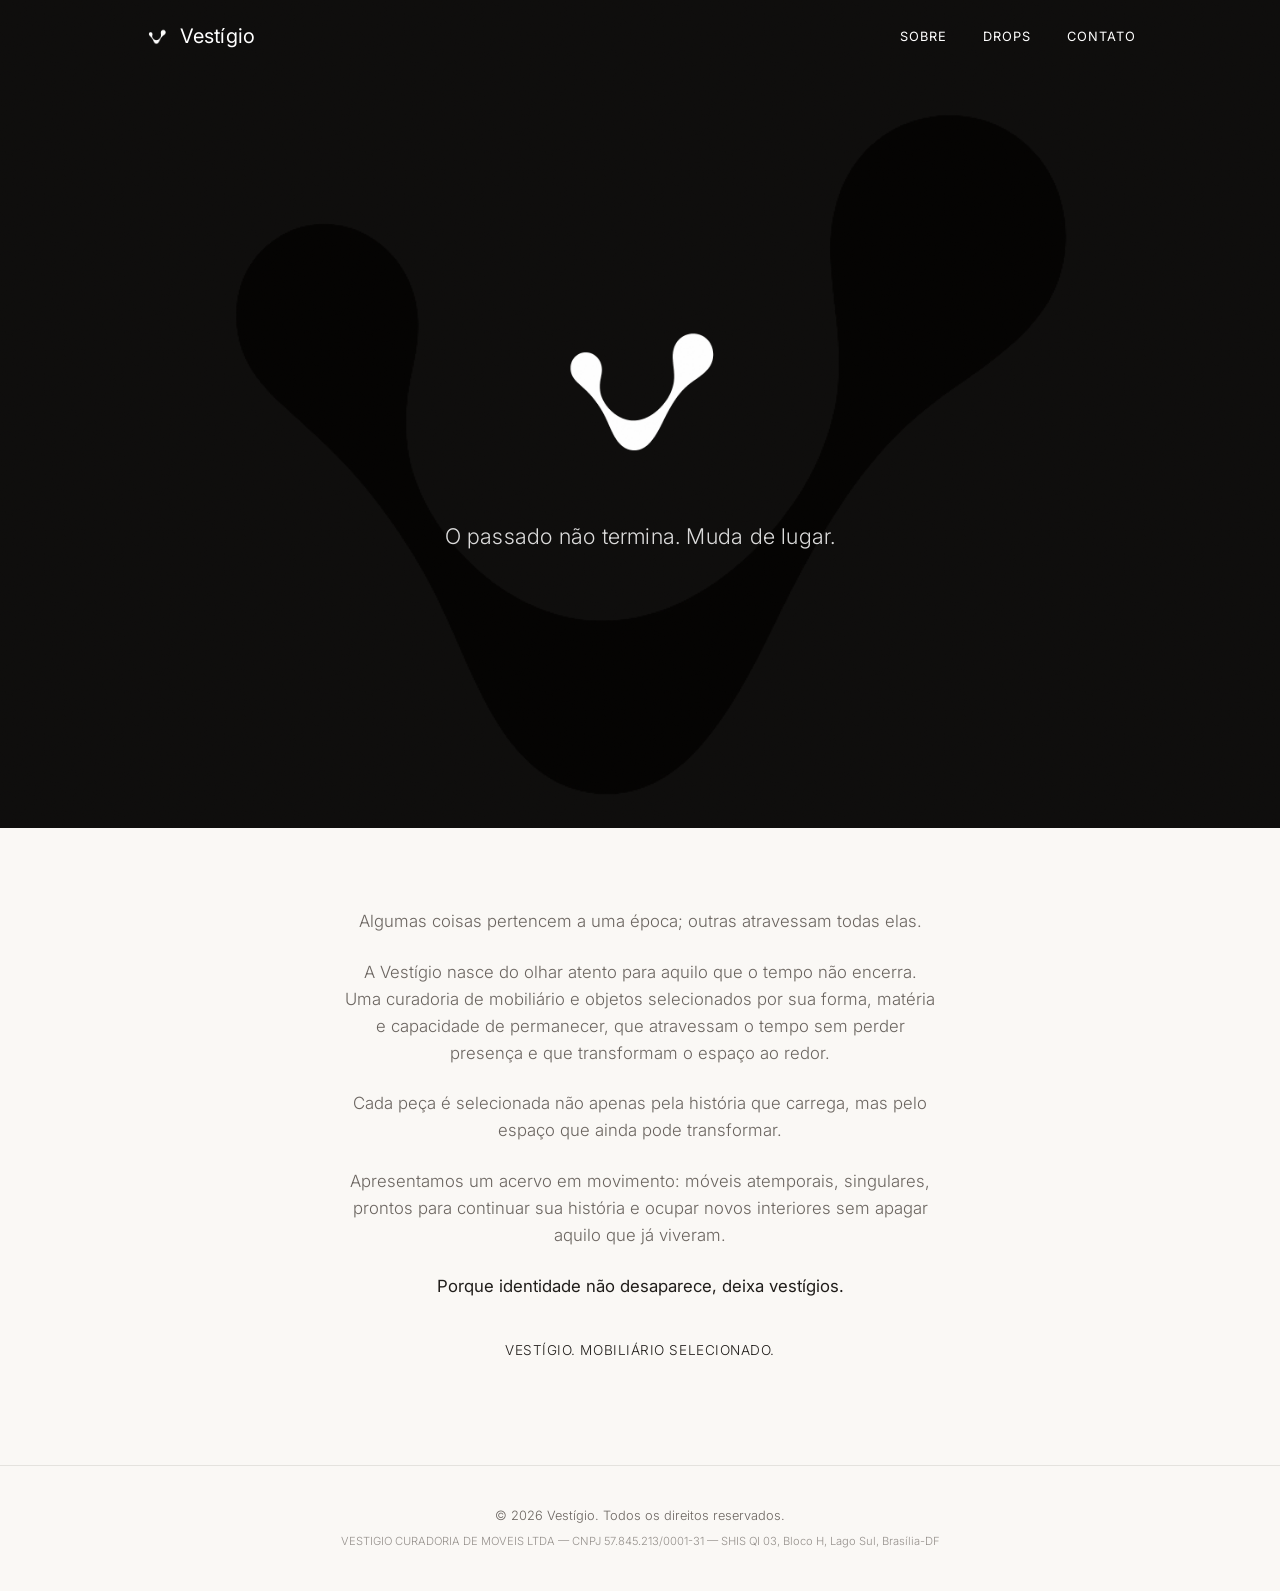
==== index.html @ a1ca28d4 "Usa a logo no lugar do nome em texto no hero" ====
<!DOCTYPE html>
<html lang="pt-BR">
<head>
  <meta charset="UTF-8">
  <meta name="viewport" content="width=device-width, initial-scale=1.0">
  <title>Vestígio</title>
  <meta name="description" content="Vestígio — curadoria de mobiliário e objetos selecionados que atravessam o tempo. Porque identidade não desaparece, deixa vestígios.">
  <link rel="icon" href="logo.png" type="image/png">
  <link rel="preconnect" href="https://fonts.googleapis.com">
  <link rel="preconnect" href="https://fonts.gstatic.com" crossorigin>
  <link href="https://fonts.googleapis.com/css2?family=Inter:wght@300;400;500&display=swap" rel="stylesheet">
  <link rel="stylesheet" href="style.css">
</head>
<body>
  <header class="site-header site-header--overlay">
    <div class="container header-inner">
      <a href="index.html" class="logo">
        <img src="logo.png" alt="" class="logo-mark">
        Vestígio
      </a>
      <nav>
        <a href="index.html#sobre">Sobre</a>
        <a href="drops.html">Drops</a>
        <a href="contato.html">Contato</a>
      </nav>
    </div>
  </header>

  <main>
    <section class="hero">
      <video class="hero-video" autoplay muted loop playsinline poster="logo.png">
        <source src="video/hero.mp4" type="video/mp4">
      </video>
      <div class="hero-overlay"></div>
      <div class="container hero-content">
        <img src="logo.png" alt="Vestígio" class="hero-logo">
        <p class="tagline">O passado não termina. Muda de lugar.</p>
      </div>
    </section>

    <section id="sobre" class="section manifesto">
      <div class="container reveal">
        <p>Algumas coisas pertencem a uma época; outras atravessam todas elas.</p>

        <p>
          A Vestígio nasce do olhar atento para aquilo que o tempo não encerra.
          Uma curadoria de mobiliário e objetos selecionados por sua forma,
          matéria e capacidade de permanecer, que atravessam o tempo sem
          perder presença e que transformam o espaço ao redor.
        </p>

        <p>
          Cada peça é selecionada não apenas pela história que carrega, mas
          pelo espaço que ainda pode transformar.
        </p>

        <p>
          Apresentamos um acervo em movimento: móveis atemporais, singulares,
          prontos para continuar sua história e ocupar novos interiores sem
          apagar aquilo que já viveram.
        </p>

        <p class="manifesto-highlight">
          Porque identidade não desaparece, deixa vestígios.
        </p>

        <p class="manifesto-signature">Vestígio. Mobiliário selecionado.</p>
      </div>
    </section>
  </main>

  <footer class="site-footer">
    <div class="container">
      <p>&copy; <span id="year"></span> Vestígio. Todos os direitos reservados.</p>
      <p class="site-footer-legal">VESTIGIO CURADORIA DE MOVEIS LTDA &mdash; CNPJ 57.845.213/0001-31 &mdash; SHIS QI 03, Bloco H, Lago Sul, Brasília-DF</p>
    </div>
  </footer>

  <script src="script.js"></script>
</body>
</html>
---- style.css ----
:root {
  --font-sans: "Inter", -apple-system, BlinkMacSystemFont, "Segoe UI", Roboto, sans-serif;
  --color-bg: #faf8f5;
  --color-bg-alt: #efebe4;
  --color-card: #ffffff;
  --color-text: #201d1a;
  --color-text-muted: #6b6560;
  --color-accent: #a8390b;
  --max-width: 1040px;
}

* {
  box-sizing: border-box;
}

body {
  margin: 0;
  font-family: var(--font-sans);
  font-weight: 400;
  color: var(--color-text);
  background: var(--color-bg);
  line-height: 1.6;
}

.container {
  max-width: var(--max-width);
  margin: 0 auto;
  padding: 0 1.5rem;
}

.site-header {
  border-bottom: 1px solid rgba(32, 29, 26, 0.1);
  position: sticky;
  top: 0;
  background: var(--color-bg);
  z-index: 10;
  transition: background-color 0.4s ease, border-color 0.4s ease;
}

.site-header--overlay {
  position: fixed;
  top: 0;
  left: 0;
  right: 0;
  background: transparent;
  border-bottom-color: transparent;
}

.site-header--overlay .logo,
.site-header--overlay nav a {
  color: #fff;
}

.site-header--overlay .logo-mark {
  filter: invert(1) brightness(2);
}

.site-header--overlay nav a.active,
.site-header--overlay nav a:hover {
  color: rgba(255, 255, 255, 0.7);
}

.site-header--overlay.scrolled {
  background: var(--color-bg);
  border-bottom-color: rgba(32, 29, 26, 0.1);
}

.site-header--overlay.scrolled .logo,
.site-header--overlay.scrolled nav a {
  color: var(--color-text-muted);
}

.site-header--overlay.scrolled .logo {
  color: var(--color-text);
}

.site-header--overlay.scrolled .logo-mark {
  filter: none;
}

.site-header--overlay.scrolled nav a.active,
.site-header--overlay.scrolled nav a:hover {
  color: var(--color-accent);
}

.header-inner {
  display: flex;
  align-items: center;
  justify-content: space-between;
  padding-top: 1.25rem;
  padding-bottom: 1.25rem;
}

.logo {
  display: flex;
  align-items: center;
  gap: 0.6rem;
  color: var(--color-text);
  text-decoration: none;
  font-weight: 400;
  font-size: 1.25rem;
  letter-spacing: 0.01em;
}

.logo-mark {
  width: 26px;
  height: 26px;
}

nav a {
  color: var(--color-text-muted);
  text-decoration: none;
  margin-left: 2rem;
  font-size: 0.8rem;
  font-weight: 400;
  text-transform: uppercase;
  letter-spacing: 0.08em;
}

nav a:hover,
nav a.active {
  color: var(--color-accent);
}

.hero {
  position: relative;
  height: 92vh;
  min-height: 480px;
  display: flex;
  align-items: center;
  justify-content: center;
  text-align: center;
  overflow: hidden;
  background: #111;
}

.hero-video {
  position: absolute;
  inset: 0;
  width: 100%;
  height: 100%;
  object-fit: cover;
}

.hero-overlay {
  position: absolute;
  inset: 0;
  background: rgba(10, 8, 6, 0.4);
}

.hero-content {
  position: relative;
  z-index: 1;
}

.hero h1 {
  font-weight: 300;
  font-size: 4.5rem;
  margin: 0 0 0.75rem;
  letter-spacing: -0.01em;
  color: #fff;
}

.hero-logo {
  width: min(38vw, 220px);
  height: auto;
  margin: 0 auto 1.5rem;
  display: block;
  filter: invert(1) brightness(2);
}

.tagline {
  font-weight: 300;
  font-size: 1.35rem;
  color: rgba(255, 255, 255, 0.85);
  margin: 0;
  letter-spacing: 0.01em;
}

.section {
  padding: 5rem 0;
}

.section-alt {
  background: var(--color-bg-alt);
}

.section h2 {
  font-weight: 300;
  font-size: 2rem;
  margin-bottom: 1rem;
}

.section a {
  color: var(--color-accent);
}

.page-header {
  padding-bottom: 2rem;
}

.page-header h1 {
  font-weight: 300;
  font-size: 2.5rem;
  margin: 0;
}

.manifesto .container {
  max-width: 640px;
  text-align: center;
}

.manifesto p {
  margin: 0 0 1.5rem;
  color: var(--color-text-muted);
  font-size: 1.05rem;
  font-weight: 300;
}

.manifesto-highlight {
  font-size: 1.5rem;
  font-weight: 400 !important;
  color: var(--color-text) !important;
}

.manifesto-signature {
  margin-top: 2.5rem !important;
  font-weight: 500;
  color: var(--color-text) !important;
  letter-spacing: 0.04em;
  text-transform: uppercase;
  font-size: 0.85rem !important;
}

.drop-item {
  border-bottom: 1px solid rgba(32, 29, 26, 0.12);
}

.drop-item:first-child {
  border-top: 1px solid rgba(32, 29, 26, 0.12);
}

.drop-toggle {
  display: flex;
  align-items: center;
  justify-content: space-between;
  width: 100%;
  padding: 1.5rem 0;
  background: none;
  border: none;
  cursor: pointer;
  font-family: var(--font-sans);
  font-weight: 400;
  font-size: 1.4rem;
  letter-spacing: 0.04em;
  color: var(--color-text);
  text-align: left;
}

.drop-toggle::after {
  content: "+";
  font-size: 1.5rem;
  color: var(--color-accent);
  transition: transform 0.2s ease;
}

.drop-toggle[aria-expanded="true"]::after {
  content: "\2212";
}

.drop-panel {
  padding-bottom: 2rem;
}

.piece-grid {
  display: grid;
  grid-template-columns: repeat(auto-fit, minmax(320px, 1fr));
  gap: 3.5rem 2rem;
  margin-top: 1rem;
}

.piece-card {
  background: none;
  display: block;
  color: inherit;
  text-decoration: none;
}

.piece-image {
  display: block;
  width: 100%;
  aspect-ratio: 2 / 3;
  object-fit: cover;
  background: var(--color-bg-alt);
  margin-bottom: 1.25rem;
  transition: opacity 0.4s ease;
}

.piece-card:hover .piece-image {
  opacity: 0.9;
}

.piece-card h3 {
  font-weight: 400;
  margin: 0 0 0.35rem;
  font-size: 1rem;
  letter-spacing: 0.02em;
}

.piece-price {
  color: var(--color-accent);
  font-weight: 500;
  margin: 0 0 0.6rem;
  font-size: 0.85rem;
}

.piece-story {
  color: var(--color-text-muted);
  font-size: 0.85rem;
  font-weight: 300;
  margin: 0;
  max-width: 32ch;
}

.grain {
  position: fixed;
  inset: 0;
  z-index: 9999;
  pointer-events: none;
  opacity: 0.05;
  mix-blend-mode: overlay;
  background-image: url("data:image/svg+xml,%3Csvg xmlns='http://www.w3.org/2000/svg' width='180' height='180'%3E%3Cfilter id='n'%3E%3CfeTurbulence type='fractalNoise' baseFrequency='0.9' numOctaves='2' stitchTiles='stitch'/%3E%3C/filter%3E%3Crect width='100%25' height='100%25' filter='url(%23n)'/%3E%3C/svg%3E");
  background-size: 180px 180px;
}

.gallery-cursor {
  position: fixed;
  top: 0;
  left: 0;
  z-index: 50;
  transform: translate(-50%, -50%);
  background: var(--color-text);
  color: var(--color-bg);
  font-size: 0.75rem;
  letter-spacing: 0.05em;
  text-transform: uppercase;
  padding: 0.5rem 1rem;
  border-radius: 999px;
  opacity: 0;
  pointer-events: none;
  transition: opacity 0.2s ease;
}

@media (hover: none) {
  .gallery-cursor {
    display: none;
  }
}

.piece-back {
  display: inline-block;
  margin-bottom: 2rem;
  color: var(--color-text-muted);
  text-decoration: none;
  font-size: 0.85rem;
}

.piece-back:hover {
  color: var(--color-accent);
}

.piece-detail-grid {
  display: grid;
  grid-template-columns: 1.1fr 1fr;
  gap: 4rem;
  align-items: start;
}

.piece-detail-image img {
  display: block;
  width: 100%;
  aspect-ratio: 2 / 3;
  object-fit: cover;
}

.piece-detail-info {
  padding-top: 0.5rem;
}

.piece-detail-info .piece-back {
  display: block;
}

.piece-detail-number {
  color: var(--color-text-muted);
  font-size: 0.75rem;
  letter-spacing: 0.08em;
  text-transform: uppercase;
  margin: 0 0 1rem;
}

.piece-detail-info h1 {
  font-weight: 300;
  font-size: 2.25rem;
  margin: 0 0 0.75rem;
}

.piece-detail-price {
  color: var(--color-accent);
  font-weight: 500;
  font-size: 1.15rem;
  margin: 0 0 2rem;
}

.piece-detail-story {
  color: var(--color-text-muted);
  font-weight: 300;
  line-height: 1.8;
  margin: 0 0 2.5rem;
  max-width: 48ch;
}

.piece-detail-cta {
  display: inline-block;
  border: 1px solid var(--color-text);
  color: var(--color-text);
  text-decoration: none;
  padding: 0.9rem 2rem;
  font-size: 0.8rem;
  text-transform: uppercase;
  letter-spacing: 0.08em;
  transition: background-color 0.2s ease, color 0.2s ease;
}

.piece-detail-cta:hover {
  background: var(--color-text);
  color: var(--color-bg);
}

@media (max-width: 780px) {
  .piece-detail-grid {
    grid-template-columns: 1fr;
    gap: 2rem;
  }
}

.site-footer {
  padding: 2.5rem 0;
  text-align: center;
  color: var(--color-text-muted);
  font-size: 0.8rem;
  font-weight: 300;
  border-top: 1px solid rgba(32, 29, 26, 0.1);
}

.site-footer p {
  margin: 0 0 0.4rem;
}

.site-footer-legal {
  font-size: 0.7rem;
  color: var(--color-text-muted);
  opacity: 0.7;
  margin-bottom: 0 !important;
}

.reveal {
  opacity: 0;
  transform: translateY(28px);
  transition: opacity 0.8s ease, transform 0.8s ease;
}

.reveal.is-visible {
  opacity: 1;
  transform: translateY(0);
}

@media (prefers-reduced-motion: reduce) {
  .reveal {
    transition: none;
    opacity: 1;
    transform: none;
  }
}
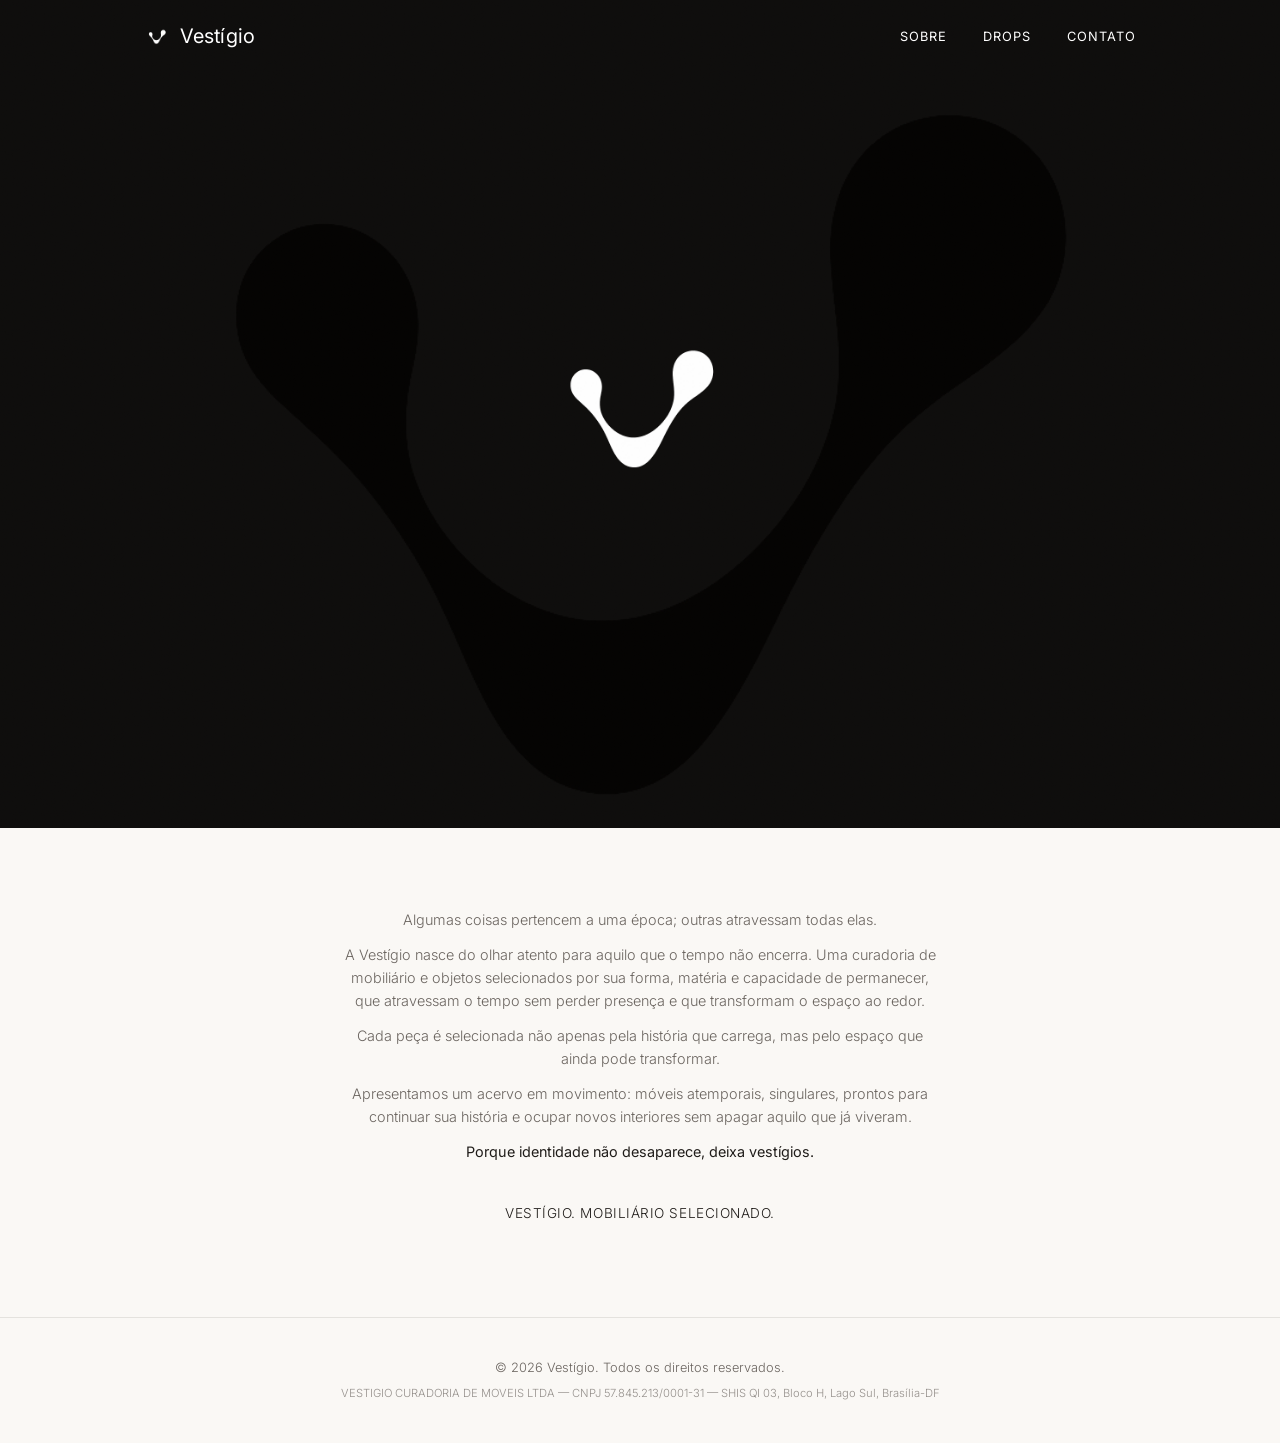
==== commit 01e03c61: "Remove tagline do hero (mantém só a logo), tagline vai no corpo do e-mail, texto do manifesto mais c" ====
--- a/index.html
+++ b/index.html
@@ -34,7 +34,6 @@
       <div class="hero-overlay"></div>
       <div class="container hero-content">
         <img src="logo.png" alt="Vestígio" class="hero-logo">
-        <p class="tagline">O passado não termina. Muda de lugar.</p>
       </div>
     </section>
 
--- a/style.css
+++ b/style.css
@@ -211,9 +211,9 @@
 }
 
 .manifesto p {
-  margin: 0 0 1.5rem;
-  color: var(--color-text-muted);
-  font-size: 1.05rem;
+  margin: 0 0 0.75rem;
+  color: var(--color-text-muted);
+  font-size: 0.9rem;
   font-weight: 300;
 }
 
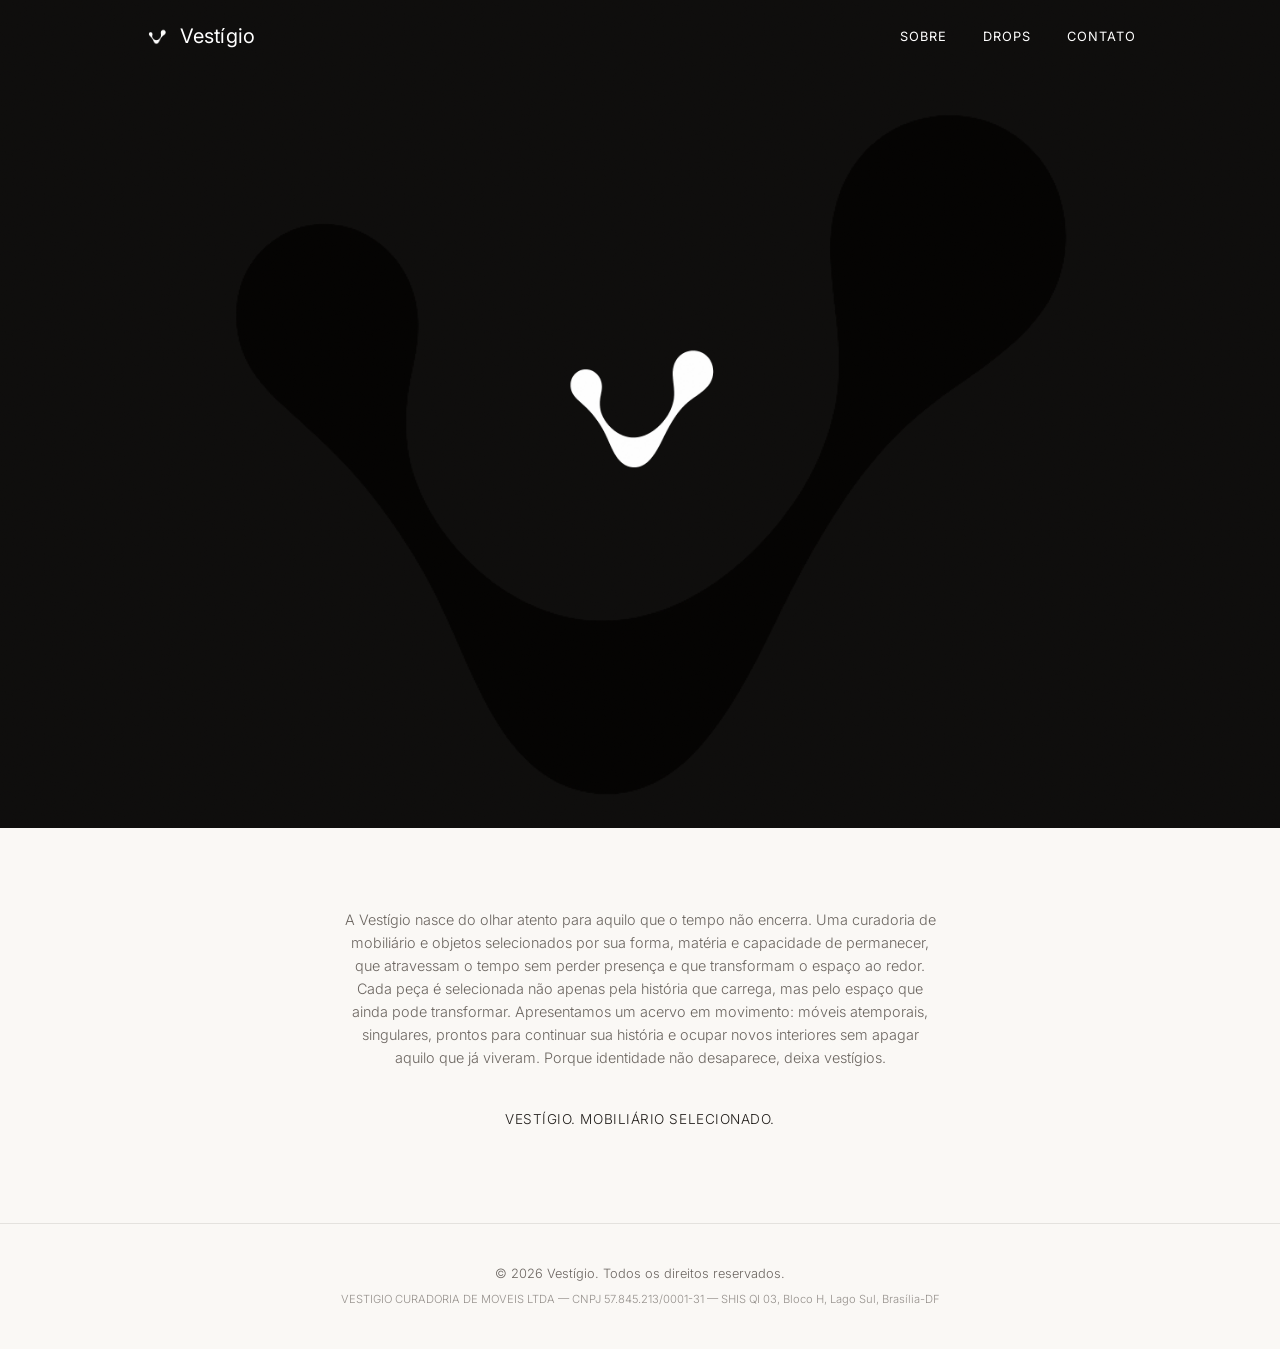
==== commit 6b4b7b46: "Remove tagline do e-mail e unifica o texto do Sobre em um único parágrafo" ====
--- a/index.html
+++ b/index.html
@@ -39,28 +39,16 @@
 
     <section id="sobre" class="section manifesto">
       <div class="container reveal">
-        <p>Algumas coisas pertencem a uma época; outras atravessam todas elas.</p>
-
         <p>
           A Vestígio nasce do olhar atento para aquilo que o tempo não encerra.
           Uma curadoria de mobiliário e objetos selecionados por sua forma,
           matéria e capacidade de permanecer, que atravessam o tempo sem
-          perder presença e que transformam o espaço ao redor.
-        </p>
-
-        <p>
-          Cada peça é selecionada não apenas pela história que carrega, mas
-          pelo espaço que ainda pode transformar.
-        </p>
-
-        <p>
-          Apresentamos um acervo em movimento: móveis atemporais, singulares,
-          prontos para continuar sua história e ocupar novos interiores sem
-          apagar aquilo que já viveram.
-        </p>
-
-        <p class="manifesto-highlight">
-          Porque identidade não desaparece, deixa vestígios.
+          perder presença e que transformam o espaço ao redor. Cada peça é
+          selecionada não apenas pela história que carrega, mas pelo espaço
+          que ainda pode transformar. Apresentamos um acervo em movimento:
+          móveis atemporais, singulares, prontos para continuar sua história
+          e ocupar novos interiores sem apagar aquilo que já viveram. Porque
+          identidade não desaparece, deixa vestígios.
         </p>
 
         <p class="manifesto-signature">Vestígio. Mobiliário selecionado.</p>
--- a/style.css
+++ b/style.css
@@ -215,12 +215,6 @@
   color: var(--color-text-muted);
   font-size: 0.9rem;
   font-weight: 300;
-}
-
-.manifesto-highlight {
-  font-size: 1.5rem;
-  font-weight: 400 !important;
-  color: var(--color-text) !important;
 }
 
 .manifesto-signature {
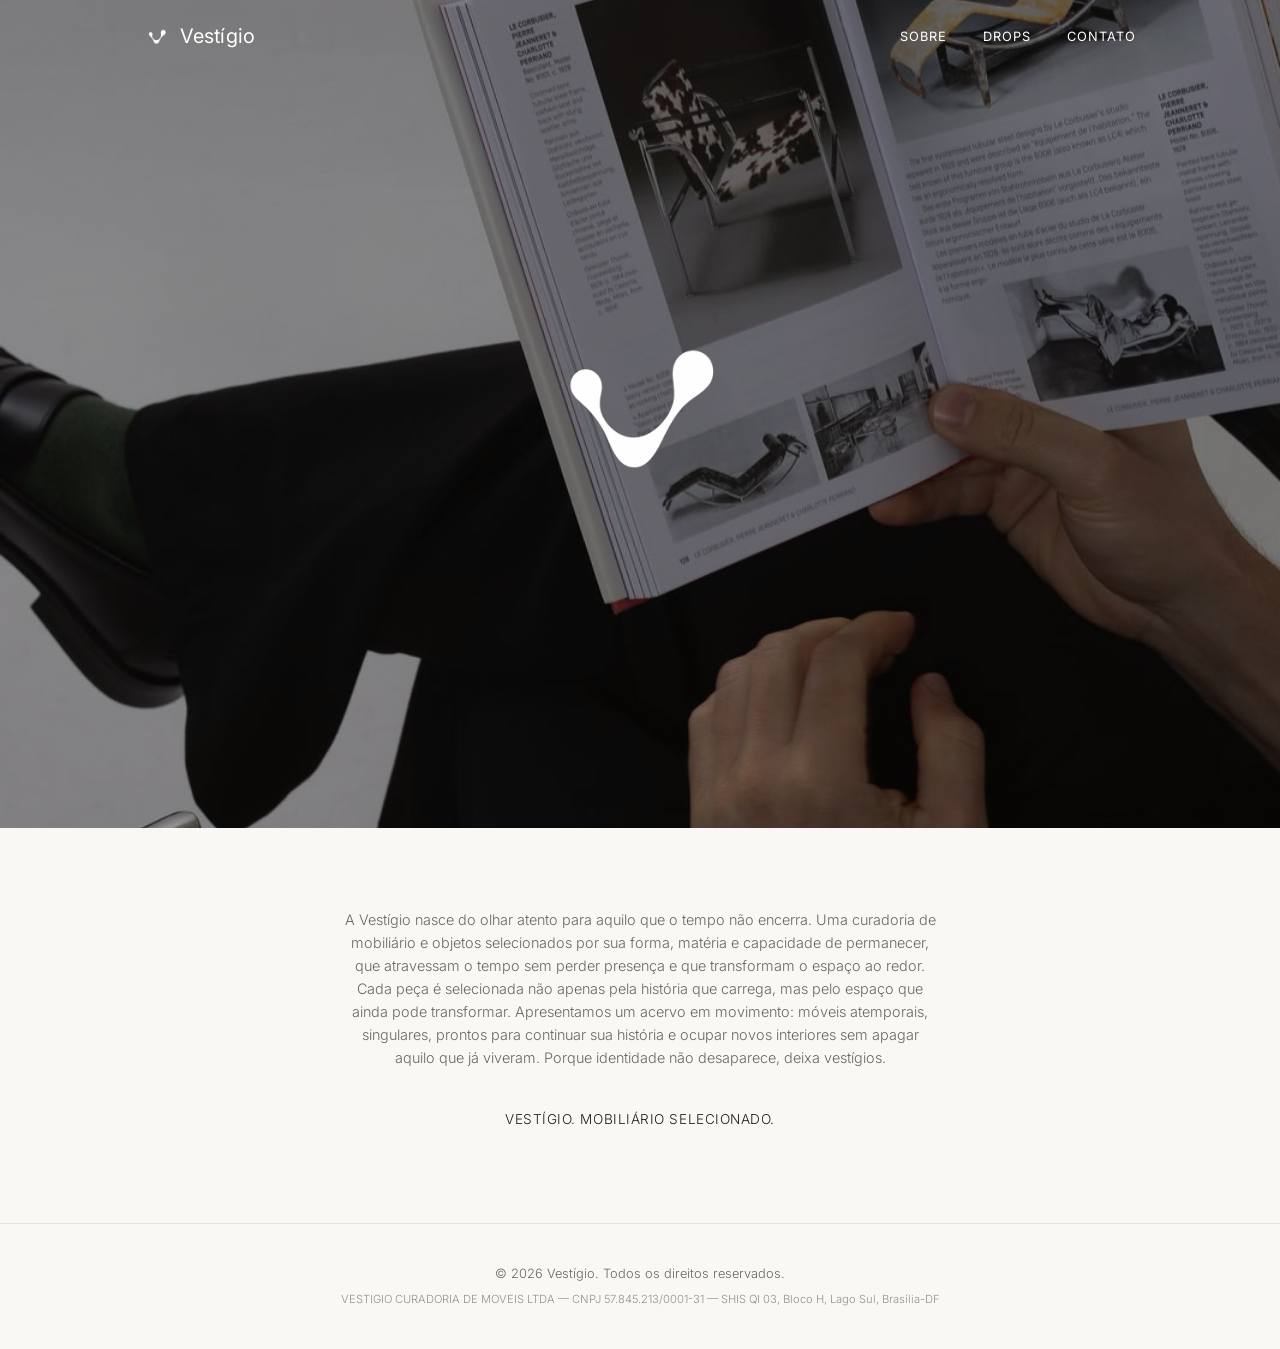
==== commit 742a1bb6: "Substitui vídeo de capa por foto editorial na home Co-Authored-By: Claude Sonnet 5 <noreply@anthropi" ====
--- a/index.html
+++ b/index.html
@@ -18,6 +18,9 @@
         <img src="logo.png" alt="" class="logo-mark">
         Vestígio
       </a>
+      <button class="menu-toggle" type="button" aria-label="Abrir menu" aria-expanded="false">
+        <span></span><span></span><span></span>
+      </button>
       <nav>
         <a href="index.html#sobre">Sobre</a>
         <a href="drops.html">Drops</a>
@@ -28,9 +31,7 @@
 
   <main>
     <section class="hero">
-      <video class="hero-video" autoplay muted loop playsinline poster="logo.png">
-        <source src="video/hero.mp4" type="video/mp4">
-      </video>
+      <img class="hero-media" src="hero.jpg" alt="Vestígio">
       <div class="hero-overlay"></div>
       <div class="container hero-content">
         <img src="logo.png" alt="Vestígio" class="hero-logo">
--- a/style.css
+++ b/style.css
@@ -120,6 +120,107 @@
 nav a:hover,
 nav a.active {
   color: var(--color-accent);
+}
+
+.menu-toggle {
+  display: none;
+  flex-direction: column;
+  align-items: center;
+  justify-content: center;
+  gap: 5px;
+  width: 44px;
+  height: 44px;
+  margin-right: -10px;
+  background: none;
+  border: none;
+  padding: 0;
+  cursor: pointer;
+  z-index: 210;
+  position: relative;
+}
+
+.menu-toggle span {
+  display: block;
+  width: 24px;
+  height: 2px;
+  background: var(--color-text);
+  transition: background-color 0.3s ease, transform 0.3s ease, opacity 0.3s ease;
+}
+
+.site-header--overlay .menu-toggle span {
+  background: #fff;
+}
+
+.site-header--overlay.scrolled .menu-toggle span {
+  background: var(--color-text);
+}
+
+.menu-toggle.open span:nth-child(1) {
+  transform: translateY(7px) rotate(45deg);
+}
+
+.menu-toggle.open span:nth-child(2) {
+  opacity: 0;
+}
+
+.menu-toggle.open span:nth-child(3) {
+  transform: translateY(-7px) rotate(-45deg);
+}
+
+.nav-backdrop {
+  display: none;
+}
+
+@media (max-width: 700px) {
+  .menu-toggle {
+    display: flex;
+  }
+
+  nav {
+    position: fixed;
+    top: 0;
+    right: 0;
+    height: 100vh;
+    width: min(75vw, 300px);
+    background: var(--color-bg);
+    display: flex;
+    flex-direction: column;
+    align-items: flex-start;
+    justify-content: center;
+    gap: 2rem;
+    padding: 2rem;
+    transform: translateX(100%);
+    transition: transform 0.35s ease;
+    z-index: 200;
+  }
+
+  nav.open {
+    transform: translateX(0);
+  }
+
+  nav a,
+  .site-header--overlay nav a,
+  .site-header--overlay.scrolled nav a {
+    margin-left: 0;
+    color: var(--color-text) !important;
+    font-size: 1rem;
+  }
+
+  .nav-backdrop {
+    display: block;
+    position: fixed;
+    inset: 0;
+    background: rgba(0, 0, 0, 0.35);
+    opacity: 0;
+    pointer-events: none;
+    transition: opacity 0.35s ease;
+    z-index: 5;
+  }
+
+  .nav-backdrop.open {
+    opacity: 1;
+    pointer-events: auto;
+  }
 }
 
 .hero {
@@ -134,7 +235,7 @@
   background: #111;
 }
 
-.hero-video {
+.hero-media {
   position: absolute;
   inset: 0;
   width: 100%;
@@ -301,9 +402,10 @@
   letter-spacing: 0.02em;
 }
 
-.piece-price {
-  color: var(--color-accent);
-  font-weight: 500;
+.piece-designer {
+  color: var(--color-text-muted);
+  font-style: italic;
+  font-weight: 300;
   margin: 0 0 0.6rem;
   font-size: 0.85rem;
 }
@@ -399,10 +501,11 @@
   margin: 0 0 0.75rem;
 }
 
-.piece-detail-price {
-  color: var(--color-accent);
-  font-weight: 500;
-  font-size: 1.15rem;
+.piece-detail-designer {
+  color: var(--color-text-muted);
+  font-style: italic;
+  font-weight: 300;
+  font-size: 1.05rem;
   margin: 0 0 2rem;
 }
 
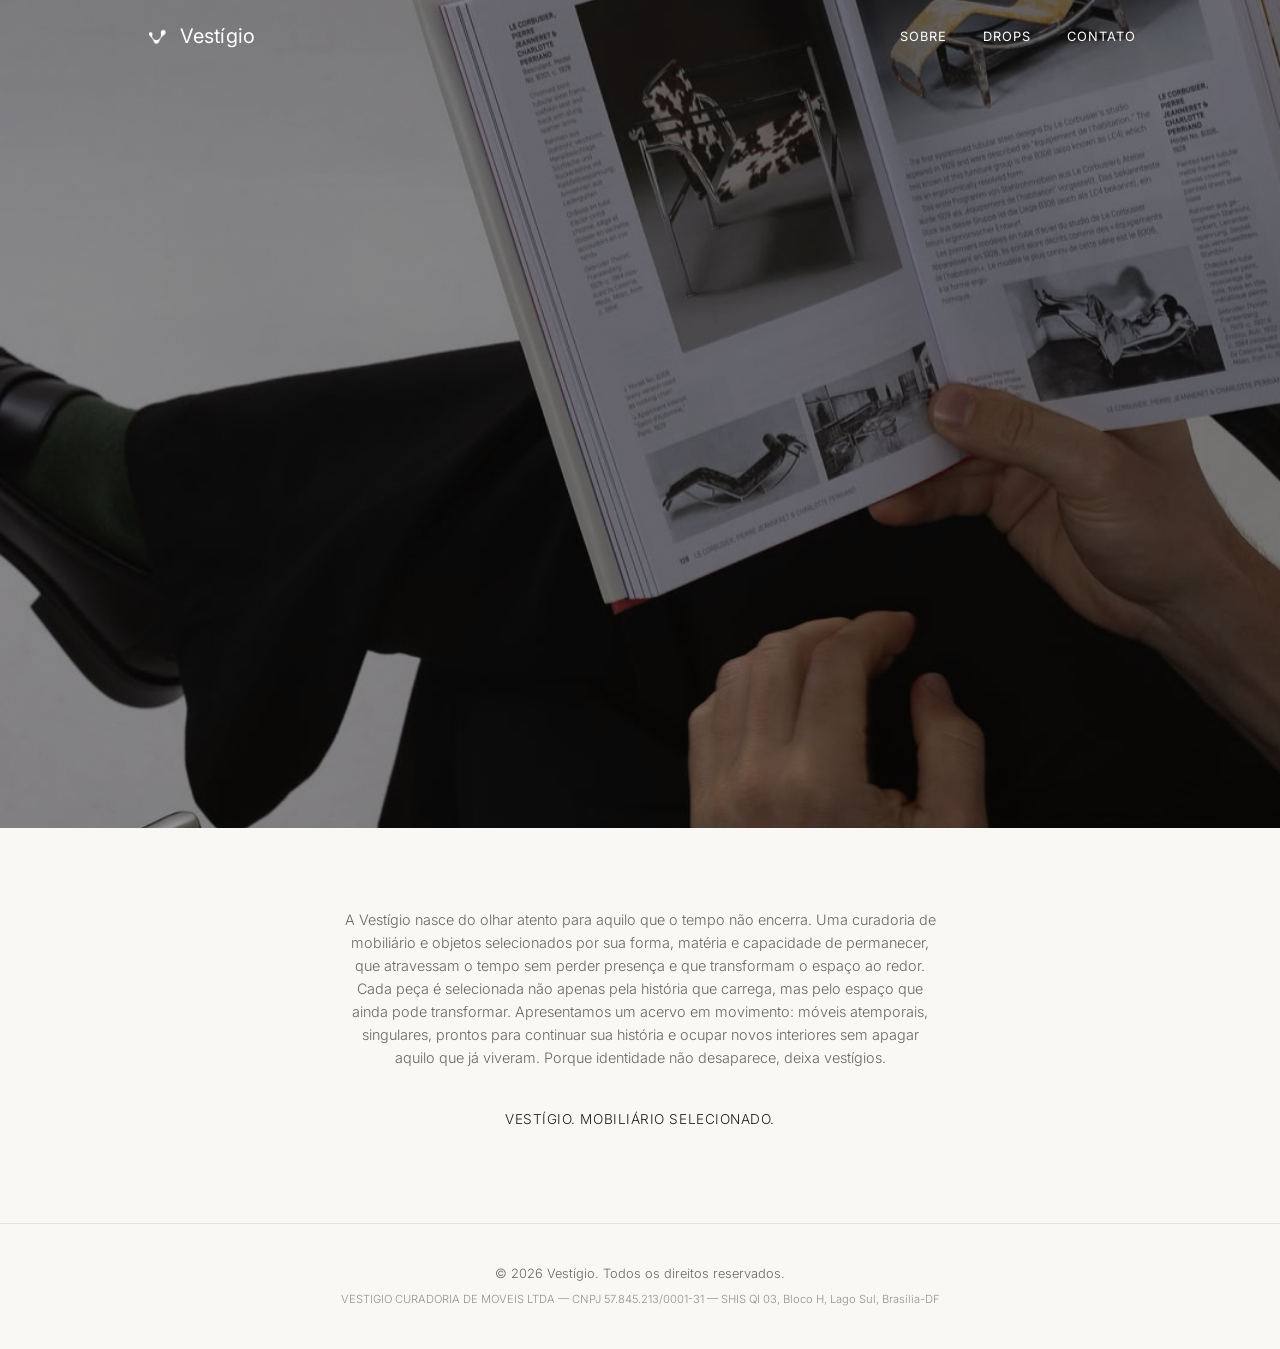
==== commit 4769b682: "Remove símbolo centralizado da capa da home Co-Authored-By: Claude Sonnet 5 <noreply@anthropic.com>" ====
--- a/index.html
+++ b/index.html
@@ -33,9 +33,6 @@
     <section class="hero">
       <img class="hero-media" src="hero.jpg" alt="Vestígio">
       <div class="hero-overlay"></div>
-      <div class="container hero-content">
-        <img src="logo.png" alt="Vestígio" class="hero-logo">
-      </div>
     </section>
 
     <section id="sobre" class="section manifesto">
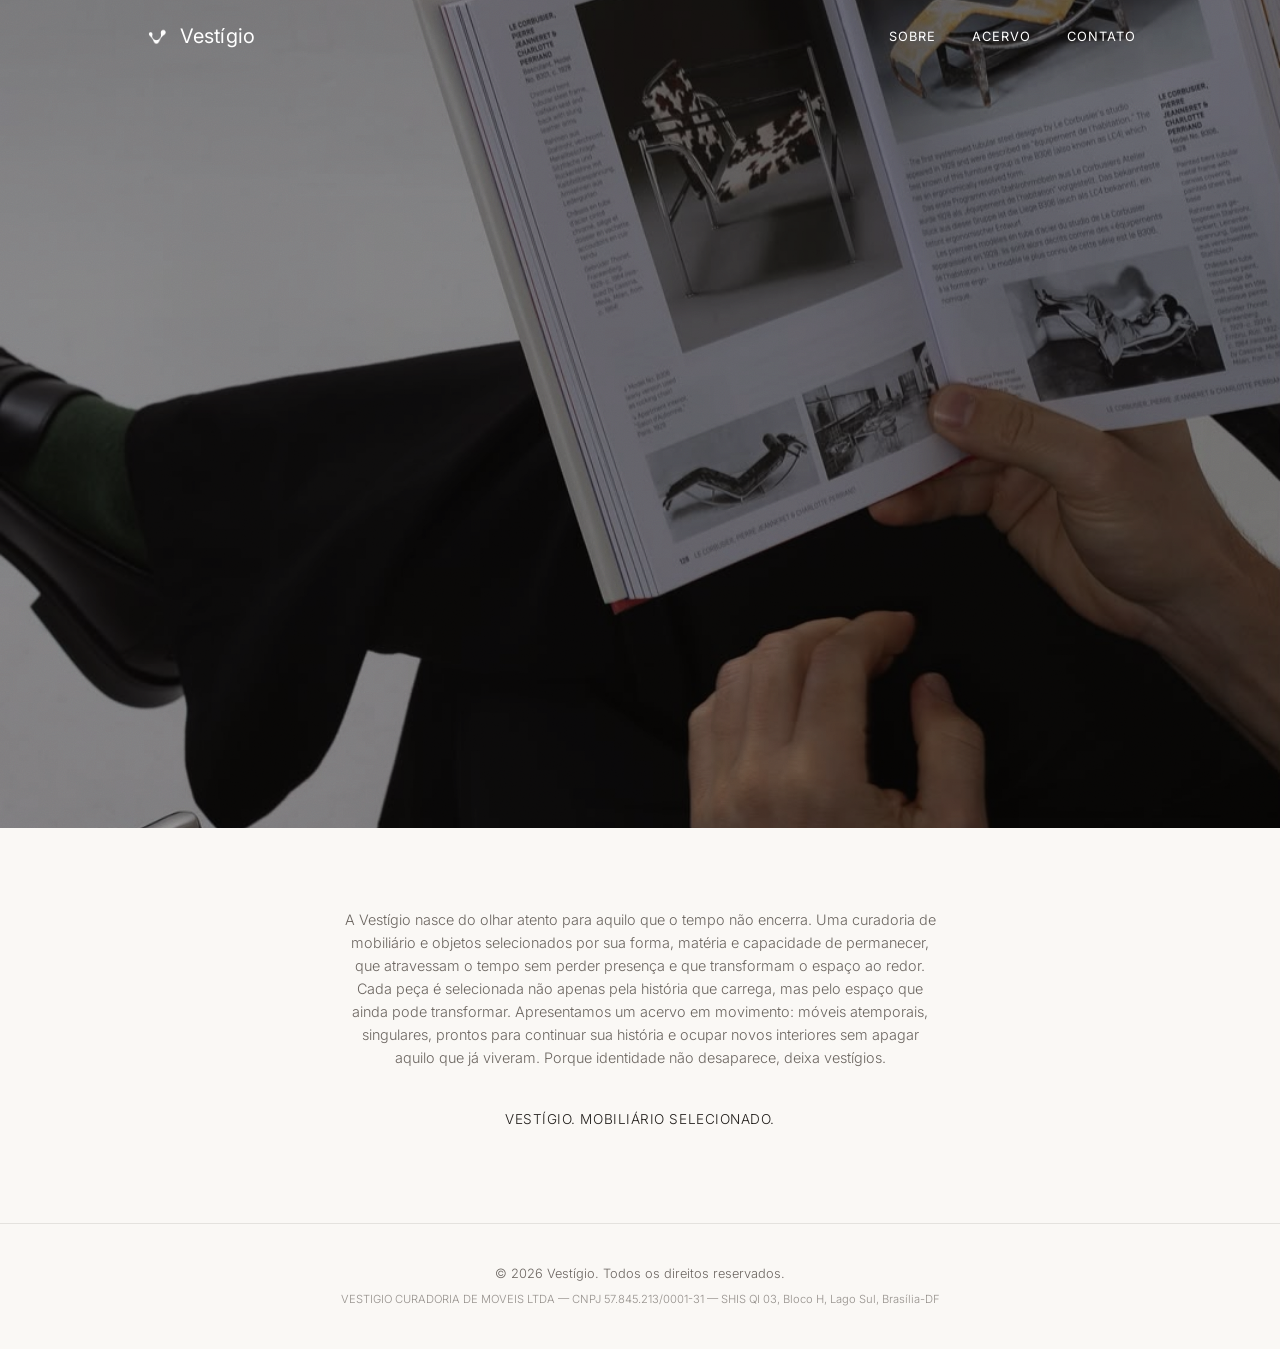
==== commit 1b993647: "Troca Drops por Acervo e inclui 7 novas pecas" ====
--- a/index.html
+++ b/index.html
@@ -23,7 +23,7 @@
       </button>
       <nav>
         <a href="index.html#sobre">Sobre</a>
-        <a href="drops.html">Drops</a>
+        <a href="acervo.html">Acervo</a>
         <a href="contato.html">Contato</a>
       </nav>
     </div>
--- a/style.css
+++ b/style.css
@@ -327,46 +327,6 @@
   font-size: 0.85rem !important;
 }
 
-.drop-item {
-  border-bottom: 1px solid rgba(32, 29, 26, 0.12);
-}
-
-.drop-item:first-child {
-  border-top: 1px solid rgba(32, 29, 26, 0.12);
-}
-
-.drop-toggle {
-  display: flex;
-  align-items: center;
-  justify-content: space-between;
-  width: 100%;
-  padding: 1.5rem 0;
-  background: none;
-  border: none;
-  cursor: pointer;
-  font-family: var(--font-sans);
-  font-weight: 400;
-  font-size: 1.4rem;
-  letter-spacing: 0.04em;
-  color: var(--color-text);
-  text-align: left;
-}
-
-.drop-toggle::after {
-  content: "+";
-  font-size: 1.5rem;
-  color: var(--color-accent);
-  transition: transform 0.2s ease;
-}
-
-.drop-toggle[aria-expanded="true"]::after {
-  content: "\2212";
-}
-
-.drop-panel {
-  padding-bottom: 2rem;
-}
-
 .piece-grid {
   display: grid;
   grid-template-columns: repeat(auto-fit, minmax(320px, 1fr));
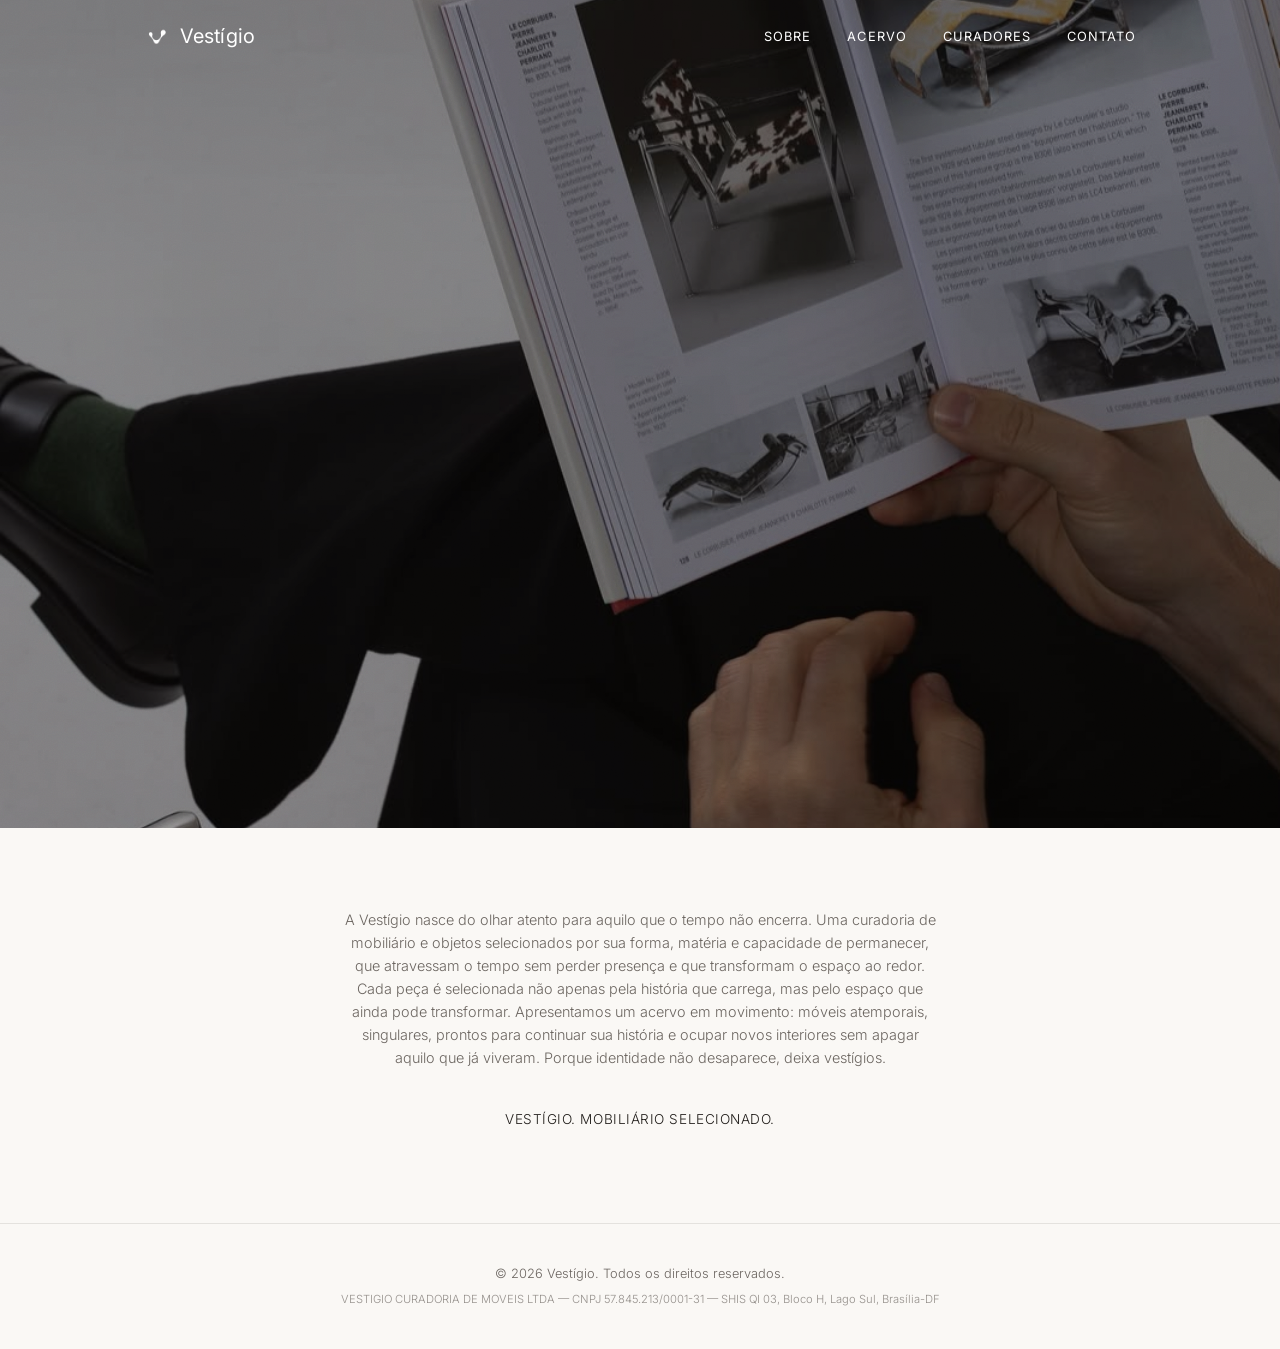
==== commit 30fbf2f9: "Cria pagina Curadores e inclui 3 novas pecas no acervo" ====
--- a/index.html
+++ b/index.html
@@ -24,6 +24,7 @@
       <nav>
         <a href="index.html#sobre">Sobre</a>
         <a href="acervo.html">Acervo</a>
+        <a href="curadores.html">Curadores</a>
         <a href="contato.html">Contato</a>
       </nav>
     </div>
--- a/style.css
+++ b/style.css
@@ -501,6 +501,103 @@
   }
 }
 
+.curators-intro {
+  color: var(--color-text-muted);
+  font-weight: 300;
+  max-width: 56ch;
+  margin: 1.25rem 0 0;
+}
+
+.curators {
+  padding-top: 1rem;
+}
+
+.curator {
+  display: grid;
+  grid-template-columns: 1fr 1.1fr;
+  gap: 4rem;
+  align-items: center;
+  margin-bottom: 6rem;
+}
+
+.curators-signature {
+  text-align: center;
+  margin: 1rem 0 0;
+  font-weight: 500;
+  font-size: 0.85rem;
+  letter-spacing: 0.04em;
+  text-transform: uppercase;
+}
+
+.curator--reverse .curator-image {
+  order: 2;
+}
+
+.curator-photo {
+  display: block;
+  width: 100%;
+  aspect-ratio: 4 / 5;
+  object-fit: cover;
+  background: var(--color-bg-alt);
+}
+
+.curator-photo--romao {
+  object-position: center 72%;
+}
+
+.curator-role {
+  color: var(--color-text-muted);
+  font-size: 0.75rem;
+  letter-spacing: 0.08em;
+  text-transform: uppercase;
+  margin: 0 0 1rem;
+}
+
+.curator-info h2 {
+  font-weight: 300;
+  font-size: 2.25rem;
+  margin: 0 0 1.5rem;
+  text-transform: uppercase;
+  letter-spacing: 0.06em;
+}
+
+.curator-info p:not(.curator-role) {
+  color: var(--color-text-muted);
+  font-weight: 300;
+  line-height: 1.8;
+  margin: 0 0 1.1rem;
+  max-width: 52ch;
+}
+
+.section .curator-link {
+  display: inline-block;
+  margin-top: 1rem;
+  color: var(--color-text);
+  text-decoration: none;
+  font-size: 0.8rem;
+  text-transform: uppercase;
+  letter-spacing: 0.08em;
+  border-bottom: 1px solid var(--color-text);
+  padding-bottom: 0.2rem;
+}
+
+.section .curator-link:hover {
+  color: var(--color-accent);
+  border-color: var(--color-accent);
+}
+
+@media (max-width: 780px) {
+  .curator {
+    grid-template-columns: 1fr;
+    gap: 2rem;
+    margin-bottom: 4rem;
+  }
+
+  .curator--reverse .curator-image {
+    order: 0;
+  }
+}
+
 .site-footer {
   padding: 2.5rem 0;
   text-align: center;
